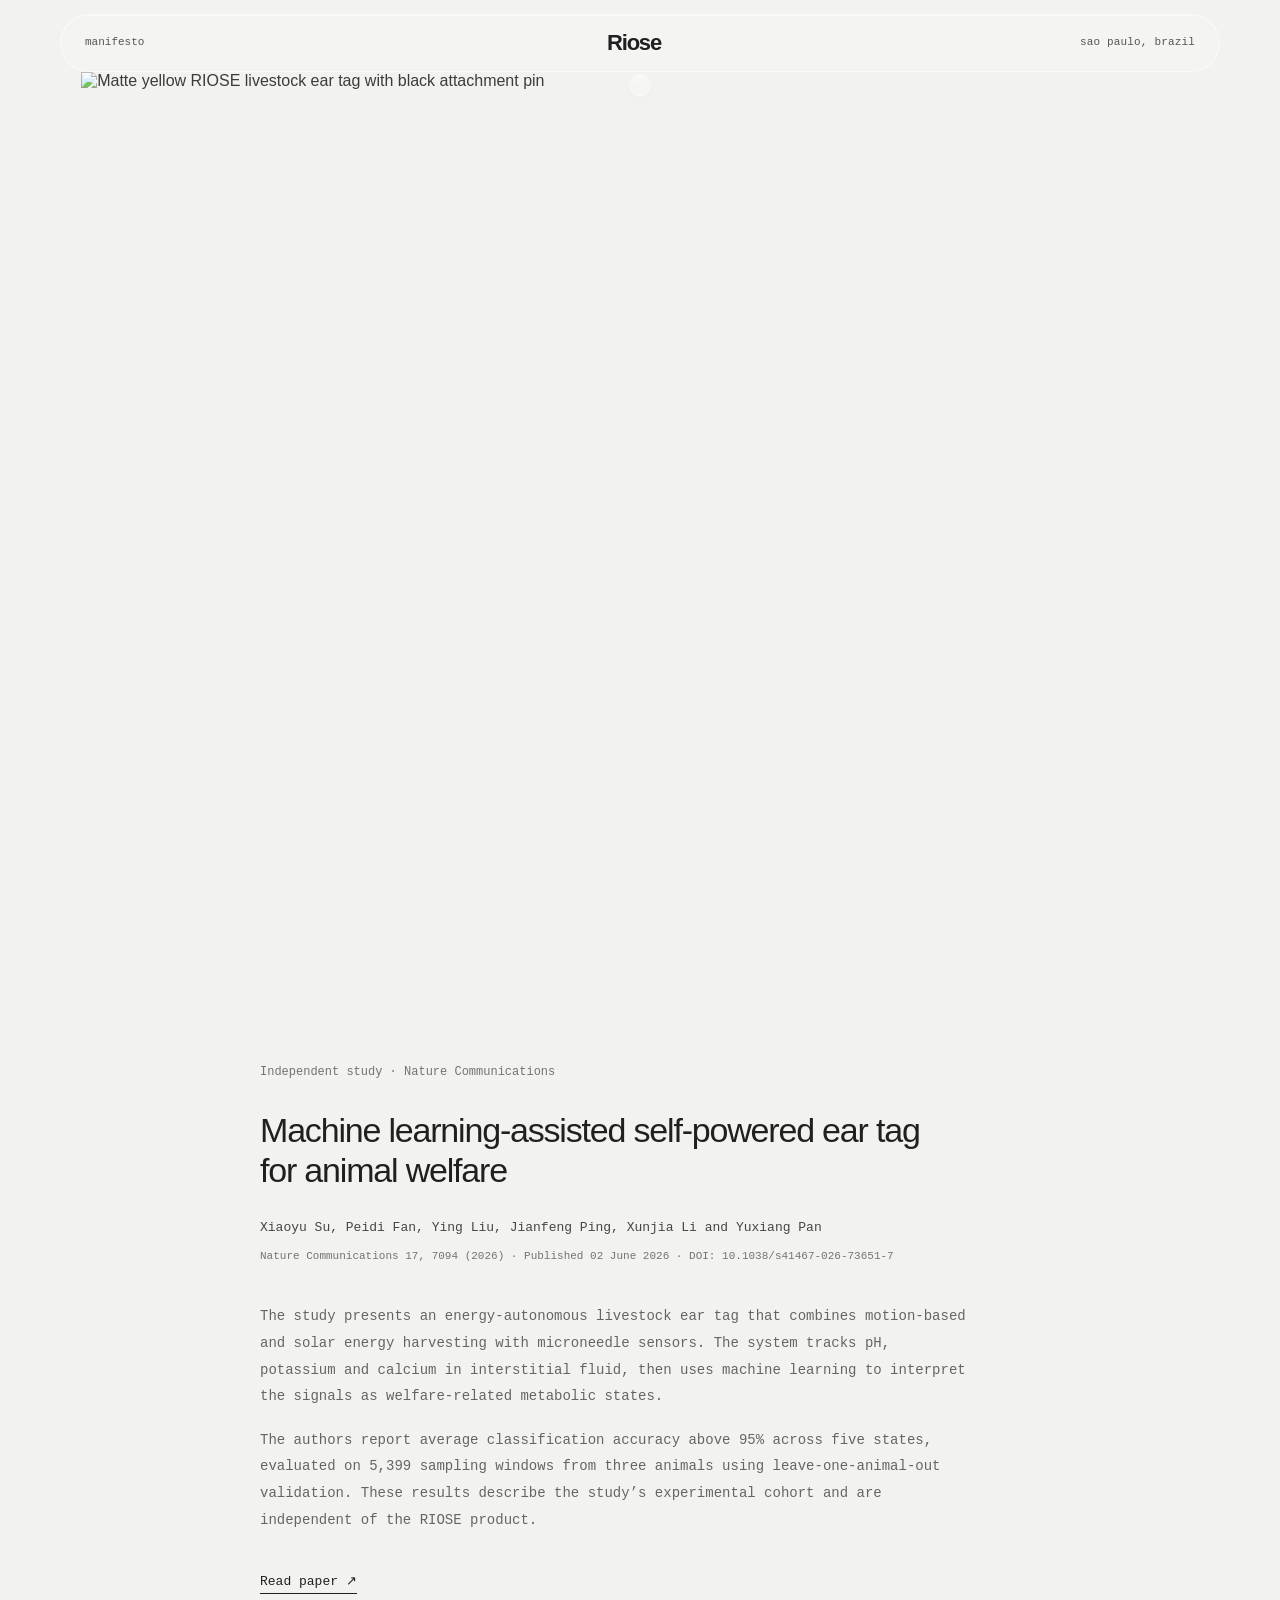
==== src/riose/products/livestock_tracking/adapters/static/landing.html @ 708fd877 "fix: restore RIOSE internal product inspection" ====
<!doctype html>
<html lang="en">
<head>
  <meta charset="utf-8">
  <meta name="viewport" content="width=device-width, initial-scale=1, viewport-fit=cover">
  <meta name="theme-color" content="#f2f2f0">
  <link rel="icon" href="data:,">
  <link rel="preload" href="/assets/fonts/sora-latin-600.woff2" as="font" type="font/woff2" crossorigin>
  <link rel="modulepreload" href="/assets/product-scene.js?v=20261003-4">
  <link rel="modulepreload" href="/assets/vendor/three.module.js">
  <meta name="description" content="RIOSE develops radio-based technology for livestock monitoring in GPS-denied environments.">
  <title>RIOSE — Livestock technology</title>
  <style>
    @font-face {
      font-family: "Sora";
      src: url("/assets/fonts/sora-latin-600.woff2") format("woff2");
      font-style: normal;
      font-weight: 600;
      font-display: swap;
    }

    :root {
      color-scheme: light;
      --paper: #f2f2f0;
      --ink: #20211f;
      --quiet: #73746f;
      --mono: "SFMono-Regular", Consolas, "Liberation Mono", monospace;
      --sans: "Arial", "Helvetica Neue", Helvetica, sans-serif;
      font-family: var(--sans);
      color: var(--ink);
      background: var(--paper);
      font-synthesis: none;
      text-rendering: optimizeLegibility;
      -webkit-font-smoothing: antialiased;
      -moz-osx-font-smoothing: grayscale;
    }

    * { box-sizing: border-box; }
    html { scroll-behavior: smooth; background: var(--paper); }
    body { min-width: 320px; margin: 0; background: var(--paper); }
    a { color: inherit; }

    .floating-header {
      position: fixed;
      z-index: 5;
      top: max(14px, env(safe-area-inset-top));
      left: 50%;
      display: grid;
      grid-template-columns: minmax(0, 1fr) auto minmax(0, 1fr);
      align-items: center;
      width: min(96vw, 1160px);
      min-height: 58px;
      padding: 0 24px;
      transform: translateX(-50%);
      border: 1px solid rgb(255 255 255 / 54%);
      border-radius: 999px;
      background: rgb(248 248 246 / 29%);
      box-shadow: inset 0 1px 0 rgb(255 255 255 / 35%);
      -webkit-backdrop-filter: blur(18px) saturate(115%);
      backdrop-filter: blur(18px) saturate(115%);
      transition: width 620ms cubic-bezier(.22, 1, .36, 1), min-height 620ms cubic-bezier(.22, 1, .36, 1), padding 620ms cubic-bezier(.22, 1, .36, 1), background-color 450ms ease, border-color 450ms ease, box-shadow 450ms ease;
    }

    .floating-header.is-scrolled {
      width: min(132px, calc(100vw - 28px));
      min-height: 46px;
      padding: 0 12px;
      border-color: rgb(255 255 255 / 78%);
      background: rgb(248 248 246 / 64%);
      box-shadow: 0 5px 22px rgb(36 35 30 / 4%), inset 0 1px 0 rgb(255 255 255 / 65%);
    }

    .brand-meaning { position: relative; grid-column: 2; justify-self: center; isolation: isolate; }
    .wordmark-trigger { position: relative; z-index: 2; display: block; margin: 0; padding: 0; border: 0; background: transparent; color: inherit; cursor: help; font: inherit; line-height: 1; }
    .wordmark-trigger:focus-visible { outline: 1px solid rgb(40 40 38 / 32%); outline-offset: 5px; }
    .riose-logo {
      display: inline-flex;
      align-items: flex-start;
      gap: 2px;
      color: #202020;
      font-family: "Sora", var(--sans);
      font-size: 22px;
      font-weight: 600;
      line-height: 1;
      letter-spacing: -.055em;
    }
    .riose-mark { display: block; width: 10px; height: 10px; flex: none; margin-top: -2px; }
    .brand-definition {
      position: absolute;
      z-index: 6;
      top: calc(100% + 20px);
      left: 50%;
      width: 22px;
      height: 22px;
      overflow: hidden;
      border: 1px solid rgb(255 255 255 / 64%);
      border-radius: 50%;
      background: rgb(255 255 255 / 32%);
      box-shadow: 0 5px 18px rgb(36 35 30 / 4%), inset 0 1px 1px rgb(255 255 255 / 76%);
      -webkit-backdrop-filter: blur(18px) saturate(128%);
      backdrop-filter: blur(18px) saturate(128%);
      opacity: .7;
      pointer-events: none;
      transform: translateX(-50%);
      transition: width 660ms cubic-bezier(.2, .8, .2, 1), height 660ms cubic-bezier(.2, .8, .2, 1), border-radius 600ms cubic-bezier(.2, .8, .2, 1), opacity 420ms ease, background-color 500ms ease, border-color 500ms ease, box-shadow 620ms ease;
    }
    .brand-definition::before { position: absolute; inset: 0; border-radius: inherit; background: radial-gradient(115% 95% at var(--shine-x, 50%) var(--shine-y, 0%), rgb(255 255 255 / 48%), transparent 62%), linear-gradient(145deg, rgb(255 255 255 / 17%), transparent 56%); content: ""; opacity: .88; transition: opacity 360ms ease; }

    .brand-definition-content { position: relative; z-index: 1; display: flex; height: 100%; flex-direction: column; justify-content: center; gap: 5px; padding: 17px 20px; opacity: 0; visibility: hidden; transform: translateY(5px); transition: opacity 140ms ease, transform 280ms cubic-bezier(.22, 1, .36, 1), visibility 0s linear 600ms; }
    .definition-heading { display: flex; align-items: baseline; gap: 9px; }
    .definition-heading, .brand-definition .definition-kind, .brand-definition p { opacity: 0; transform: translateY(4px); transition: opacity 200ms ease, transform 300ms cubic-bezier(.22, 1, .36, 1); }
    .definition-heading strong { font: 600 12px/1.3 var(--sans); letter-spacing: .045em; }
    .brand-definition .pronunciation { color: #53544f; font: 10px/1.4 var(--mono); }
    .brand-definition .definition-kind { color: var(--quiet); font: 10px/1.4 var(--mono); }
    .brand-definition p { margin: 4px 0 0; color: #393a36; font: 10px/1.55 var(--mono); }
    .brand-definition .brand-thought { color: #555650; font-style: italic; }

    .brand-meaning.is-open .brand-definition {
      width: min(320px, calc(100vw - 24px));
      height: 184px;
      border-color: rgb(255 255 255 / 72%);
      border-radius: 22px;
      background: rgb(255 255 255 / 45%);
      box-shadow: 0 18px 48px rgb(36 35 30 / 8%), inset 0 1px 1px rgb(255 255 255 / 72%);
      opacity: 1;
      pointer-events: auto;
    }
    .brand-meaning.is-open .brand-definition-content { opacity: 1; visibility: visible; transform: translateY(0); transition-delay: 150ms, 150ms, 0s; }
    .brand-meaning.is-open .definition-heading { opacity: 1; transform: translateY(0); transition-delay: 250ms, 250ms; }
    .brand-meaning.is-open .definition-kind { opacity: 1; transform: translateY(0); transition-delay: 330ms, 330ms; }
    .brand-meaning.is-open .brand-definition p:first-of-type { opacity: 1; transform: translateY(0); transition-delay: 410ms, 410ms; }
    .brand-meaning.is-open .brand-definition .brand-thought { opacity: 1; transform: translateY(0); transition-delay: 500ms, 500ms; }
    .brand-meaning.is-fading .brand-definition-content { opacity: 0; visibility: hidden; transform: translateY(4px); transition-delay: 0s, 0s, 140ms; }
    .brand-meaning.is-fading .brand-definition-content .definition-heading,
    .brand-meaning.is-fading .brand-definition-content .definition-kind,
    .brand-meaning.is-fading .brand-definition-content p { opacity: 0; transform: translateY(4px); transition-delay: 0s, 0s; }
    .brand-meaning.is-closing .brand-definition { width: 22px; height: 22px; border-radius: 50%; opacity: .7; }

    .nav-manifesto {
      position: relative;
      grid-column: 1;
      justify-self: start;
      color: #555650;
      font: 11px/1.2 var(--mono);
      text-decoration: none;
      transition: color 220ms ease, opacity 250ms ease, transform 350ms ease, visibility 250ms;
    }
    .nav-manifesto:hover { color: var(--ink); }
    .floating-header.is-scrolled .nav-manifesto { opacity: 0; transform: translateX(-5px); visibility: hidden; }
    .floating-header.is-scrolled .nav-manifesto { width: 0; min-width: 0; overflow: hidden; }

    .location {
      position: relative;
      grid-column: 3;
      justify-self: end;
      color: #555650;
      font: 11px/1.2 var(--mono);
      letter-spacing: .015em;
      white-space: nowrap;
      text-decoration: none;
      transition: color 220ms ease, opacity 260ms ease, transform 360ms ease, visibility 260ms;
    }

    .nav-manifesto::after,
    .location::after {
      position: absolute;
      right: 0;
      bottom: -4px;
      left: 0;
      height: 1px;
      background: currentColor;
      content: "";
      transform: scaleX(0);
      transform-origin: left;
      transition: transform 260ms cubic-bezier(.22, 1, .36, 1);
    }
    .nav-manifesto:hover,
    .location:hover { color: var(--ink); transform: translateY(-1px); }
    .nav-manifesto:hover::after,
    .location:hover::after,
    .nav-manifesto:focus-visible::after,
    .location:focus-visible::after { transform: scaleX(1); }
    .nav-manifesto:active,
    .location:active { transform: translateY(0) scale(.98); transition-duration: 90ms; }
    .nav-manifesto:focus-visible,
    .location:focus-visible { outline: 1px solid rgb(32 33 31 / 32%); outline-offset: 5px; }

    .floating-header.is-scrolled .location { width: 0; min-width: 0; overflow: hidden; opacity: 0; transform: translateX(5px); visibility: hidden; }

    main { overflow: clip; }

    .hero {
      position: relative;
      display: grid;
      min-height: 100vh;
      min-height: 100svh;
      place-items: center;
      overflow: hidden;
      background: var(--paper);
    }

    .scene-wrap {
      position: relative;
      width: min(100vw, 1220px);
      height: min(100svh, 980px);
      min-height: 560px;
      margin: 0 auto;
      touch-action: pan-y;
      cursor: default;
      outline: none;
      user-select: none;
      -webkit-user-select: none;
    }

    .scene-wrap, .scene-wrap * {
      -webkit-user-drag: none;
      user-select: none;
      -webkit-user-select: none;
    }

    body.is-product-dragging,
    body.is-product-dragging * {
      user-select: none !important;
      -webkit-user-select: none !important;
      -webkit-user-drag: none !important;
    }

    body.is-product-dragging { cursor: grabbing; }

    .scene-wrap.is-over-product { cursor: grab; }
    .scene-wrap.is-over-product:active { cursor: grabbing; }
    .scene-wrap:focus-visible { outline: 1px solid rgb(40 40 38 / 28%); outline-offset: -8px; }

    .scene-fallback,
    #product-canvas {
      position: absolute;
      inset: 0;
      width: 100%;
      height: 100%;
    }

    .scene-fallback {
      box-sizing: border-box;
      object-fit: contain;
      padding: clamp(54px, 8vh, 100px) 4vw 2vh;
      /* The source photograph has a warm gray studio backdrop. Brighten it
         toward the page paper instead of multiplying it into a visible square. */
      filter: brightness(1.1);
      opacity: 0;
      transition: opacity 180ms ease;
      pointer-events: none;
      -webkit-user-drag: none;
      user-drag: none;
    }

    #product-canvas { display: block; opacity: 0; transition: opacity 180ms ease-out; }
    .scene-wrap.is-fallback .scene-fallback { opacity: .88; }
    .scene-wrap.is-ready #product-canvas { opacity: 1; }

    .technical-annotations {
      position: absolute;
      inset: 0;
      width: 100%;
      height: 100%;
      overflow: visible;
      opacity: 0;
      pointer-events: none;
      transition: opacity 420ms ease;
    }

    .technical-annotations.is-visible { opacity: 1; }
    .annotation-leader { fill: none; stroke: rgb(53 56 51 / 44%); stroke-width: .8; vector-effect: non-scaling-stroke; }
    .annotation-label,
    .annotation-note { fill: rgb(54 57 52 / 76%); font-family: var(--mono); font-size: 10px; letter-spacing: .015em; }
    .annotation-note { fill: rgb(54 57 52 / 48%); font-size: 9px; letter-spacing: .09em; }

    .research {
      min-height: 100vh;
      padding: clamp(120px, 18vh, 220px) 24px clamp(120px, 20vh, 240px);
      background: var(--paper);
    }

    .paper-entry {
      width: min(100%, 760px);
      margin: 0 auto;
      font-family: var(--mono);
    }

    .paper-meta,
    .authors {
      margin: 0;
      color: var(--quiet);
      font-size: 12px;
      line-height: 1.7;
    }

    .paper-title {
      max-width: 700px;
      margin: 29px 0 26px;
      font-family: var(--sans);
      font-size: clamp(25px, 3.4vw, 34px);
      font-weight: 450;
      letter-spacing: -.035em;
      line-height: 1.16;
    }

    .authors { max-width: 690px; color: #454640; font-size: 13px; line-height: 1.8; }
    .article-details { margin: 7px 0 0; color: var(--quiet); font-size: 11px; line-height: 1.7; }

    .abstract {
      max-width: 710px;
      margin: 38px 0 0;
      color: #656660;
      font-size: 14px;
      line-height: 1.9;
    }

    .abstract + .abstract { margin-top: 17px; }

    .paper-link {
      display: inline-flex;
      align-items: baseline;
      gap: 8px;
      width: fit-content;
      margin-top: 40px;
      padding-bottom: 4px;
      border-bottom: 1px solid currentColor;
      color: var(--ink);
      font-size: 13px;
      text-decoration: none;
      transition: opacity 220ms ease, gap 220ms ease;
    }

    .paper-link:hover { gap: 12px; opacity: .66; }
    .paper-link:focus-visible { outline: 2px solid currentColor; outline-offset: 5px; }
    .paper-link span { font-family: var(--sans); }

    .visually-hidden {
      position: absolute;
      width: 1px;
      height: 1px;
      padding: 0;
      overflow: hidden;
      clip: rect(0, 0, 0, 0);
      white-space: nowrap;
      clip-path: inset(50%);
      border: 0;
    }

    @media (max-width: 640px) {
      .floating-header {
        top: max(10px, env(safe-area-inset-top));
        width: calc(100vw - 22px);
        min-height: 50px;
        padding: 0 16px;
      }
      .riose-logo { font-size: 19px; }
      .riose-mark { width: 8px; height: 8px; margin-top: -1.5px; }
      .brand-meaning.is-open .brand-definition { height: 196px; }
      .location { font-size: 11px; }
      .floating-header.is-scrolled { width: 128px; min-height: 44px; padding: 0 10px; }
      .scene-wrap { width: 100vw; height: 100svh; min-height: 500px; }
      .scene-fallback { padding: 80px 0 5vh; }
      .annotation-label { font-size: 8px; }
      .annotation-note { font-size: 7px; }
      .research { min-height: 82vh; padding: 112px 24px 132px; }
      .paper-meta { font-size: 11px; }
      .authors { font-size: 12px; }
      .article-details { font-size: 10px; }
      .paper-title { margin-top: 24px; font-size: clamp(24px, 7.2vw, 31px); }
      .abstract { margin-top: 30px; font-size: 13px; line-height: 1.85; }
      .paper-link { margin-top: 34px; }
    }

    @media (prefers-reduced-motion: reduce) {
      html { scroll-behavior: auto; }
      *, *::before, *::after { transition-duration: .01ms !important; animation-duration: .01ms !important; }
    }
  </style>
</head>
<body>
  <header class="floating-header" id="floating-header">
    <a class="nav-manifesto" href="/manifesto">manifesto</a>
    <div class="brand-meaning">
      <button class="wordmark-trigger" type="button" aria-label="Riose — significado do nome" aria-expanded="false" aria-controls="brand-definition-panel">
        <span class="riose-logo"><span>Riose</span><img class="riose-mark" src="/assets/riose-mark.png" alt="" aria-hidden="true" width="107" height="104"></span>
      </button>
      <div class="brand-definition" id="brand-definition-panel" role="note" aria-hidden="true">
        <div class="brand-definition-content">
          <div class="definition-heading">
            <strong>Riose</strong>
            <span class="pronunciation">/ˈriː.oʊs/</span>
          </div>
          <span class="definition-kind">proper noun · origin</span>
          <p>Named after Bel Riose, the general from <i>Foundation</i>, himself inspired by the Byzantine commander Belisarius.</p>
          <p class="brand-thought">A name for seeing farther, operating at the edge, and turning the unseen into knowledge.</p>
        </div>
      </div>
    </div>
    <a class="location" href="https://www.google.com/maps/search/?api=1&amp;query=Sao+Paulo%2C+Brazil" target="_blank" rel="noopener noreferrer" aria-label="Open Sao Paulo, Brazil in Google Maps">sao paulo, brazil</a>
  </header>

  <main id="top">
    <section class="hero" aria-label="RIOSE livestock ear tag">
      <div class="scene-wrap" id="scene-wrap" tabindex="0" role="group" aria-label="Interactive 3D product model" aria-describedby="scene-help">
        <img class="scene-fallback" src="/assets/riose-ear-tag-fallback.webp" alt="Matte yellow RIOSE livestock ear tag with black attachment pin" draggable="false" fetchpriority="high" decoding="async">
        <canvas id="product-canvas" aria-hidden="true"></canvas>
      </div>
      <p class="visually-hidden" id="scene-help">Drag or touch the product to rotate it. The outer shell becomes translucent as you turn toward the rear. Pause there briefly for a subtle exploded view with technical labels. The available reference shows a circuit board, a main chip, copper traces and fixing points; the wire routing is illustrative. Use arrow keys to rotate and plus or minus to zoom, or pinch on touch screens.</p>
      <p class="visually-hidden" id="scene-status" role="status" aria-live="polite">Loading interactive product model.</p>
    </section>

    <section class="research" aria-labelledby="paper-title">
      <article class="paper-entry">
        <p class="paper-meta">Independent study · Nature Communications</p>
        <h1 class="paper-title" id="paper-title">Machine learning-assisted self-powered ear tag for animal welfare</h1>
        <p class="authors">Xiaoyu Su, Peidi Fan, Ying Liu, Jianfeng Ping, Xunjia Li and Yuxiang Pan</p>
        <p class="article-details">Nature Communications 17, 7094 (2026) · Published 02 June 2026 · DOI: 10.1038/s41467-026-73651-7</p>
        <p class="abstract">The study presents an energy-autonomous livestock ear tag that combines motion-based and solar energy harvesting with microneedle sensors. The system tracks pH, potassium and calcium in interstitial fluid, then uses machine learning to interpret the signals as welfare-related metabolic states.</p>
        <p class="abstract">The authors report average classification accuracy above 95% across five states, evaluated on 5,399 sampling windows from three animals using leave-one-animal-out validation. These results describe the study’s experimental cohort and are independent of the RIOSE product.</p>
        <a class="paper-link" href="https://www.nature.com/articles/s41467-026-73651-7" target="_blank" rel="noopener noreferrer">Read paper <span aria-hidden="true">↗</span></a>
      </article>
    </section>
  </main>

  <script>
    const header = document.getElementById('floating-header');
    const updateHeader = () => header.classList.toggle('is-scrolled', window.scrollY > 72);
    updateHeader();
    window.addEventListener('scroll', updateHeader, { passive: true });

    const brandMeaning = document.querySelector('.brand-meaning');
    const brandTrigger = brandMeaning.querySelector('.wordmark-trigger');
    const brandPanel = brandMeaning.querySelector('.brand-definition');
    const reducedBrandMotion = window.matchMedia('(prefers-reduced-motion: reduce)').matches;
    const fineHover = window.matchMedia('(hover: hover) and (pointer: fine)').matches;
    let fadeTimer;
    let shrinkTimer;

    const clearBrandTimers = () => {
      window.clearTimeout(fadeTimer);
      window.clearTimeout(shrinkTimer);
    };

    const openBrandDefinition = () => {
      clearBrandTimers();
      brandMeaning.classList.remove('is-closing', 'is-fading');
      brandMeaning.classList.add('is-open');
      brandTrigger.setAttribute('aria-expanded', 'true');
      brandPanel.setAttribute('aria-hidden', 'false');
    };

    const closeBrandDefinition = () => {
      clearBrandTimers();
      brandTrigger.setAttribute('aria-expanded', 'false');
      brandPanel.setAttribute('aria-hidden', 'true');
      if (reducedBrandMotion) {
        brandMeaning.classList.remove('is-open', 'is-closing', 'is-fading');
        return;
      }
      if (!brandMeaning.classList.contains('is-open')) return;
      brandMeaning.classList.add('is-fading');
      fadeTimer = window.setTimeout(() => {
        brandMeaning.classList.remove('is-open');
        brandMeaning.classList.add('is-closing');
        shrinkTimer = window.setTimeout(() => {
          brandMeaning.classList.remove('is-closing', 'is-fading');
        }, 680);
      }, 150);
    };

    brandMeaning.addEventListener('pointerenter', event => {
      if (event.pointerType === 'mouse') openBrandDefinition();
    });
    brandMeaning.addEventListener('pointerleave', event => {
      if (event.pointerType === 'mouse' && !brandTrigger.matches(':focus-visible')) closeBrandDefinition();
    });
    brandMeaning.addEventListener('pointermove', event => {
      if (event.pointerType !== 'mouse' || !brandMeaning.classList.contains('is-open')) return;
      const bounds = brandPanel.getBoundingClientRect();
      if (event.clientY < bounds.top || event.clientY > bounds.bottom) return;
      const x = Math.max(0, Math.min(100, ((event.clientX - bounds.left) / bounds.width) * 100));
      const y = Math.max(0, Math.min(100, ((event.clientY - bounds.top) / bounds.height) * 100));
      brandPanel.style.setProperty('--shine-x', `${x}%`);
      brandPanel.style.setProperty('--shine-y', `${y}%`);
    });
    brandMeaning.addEventListener('focusin', () => {
      if (fineHover) openBrandDefinition();
    });
    brandMeaning.addEventListener('focusout', event => {
      if (!brandMeaning.contains(event.relatedTarget)) closeBrandDefinition();
    });
    brandTrigger.addEventListener('click', event => {
      if (fineHover && event.detail > 0) return;
      if (brandMeaning.classList.contains('is-open') && !brandMeaning.classList.contains('is-closing')) closeBrandDefinition();
      else openBrandDefinition();
    });
    brandTrigger.addEventListener('keydown', event => {
      if (event.key !== 'Escape') return;
      closeBrandDefinition();
      brandTrigger.blur();
    });
    document.addEventListener('pointerdown', event => {
      if (event.pointerType === 'touch' && !brandMeaning.contains(event.target)) closeBrandDefinition();
    });

    const sceneWrap = document.getElementById('scene-wrap');
    const sceneObserver = new IntersectionObserver(([entry]) => {
      if (!entry.isIntersecting) return;
      const sceneScript = document.createElement('script');
      sceneScript.type = 'module';
      sceneScript.src = '/assets/product-scene.js?v=20261003-4';
      sceneScript.onerror = () => {
        sceneWrap.classList.add('is-fallback');
        document.getElementById('scene-status').textContent = 'Interactive model unavailable. Showing the product photograph.';
      };
      document.head.append(sceneScript);
      sceneObserver.disconnect();
    }, { rootMargin: '120px 0px' });
    sceneObserver.observe(sceneWrap);
  </script>
</body>
</html>
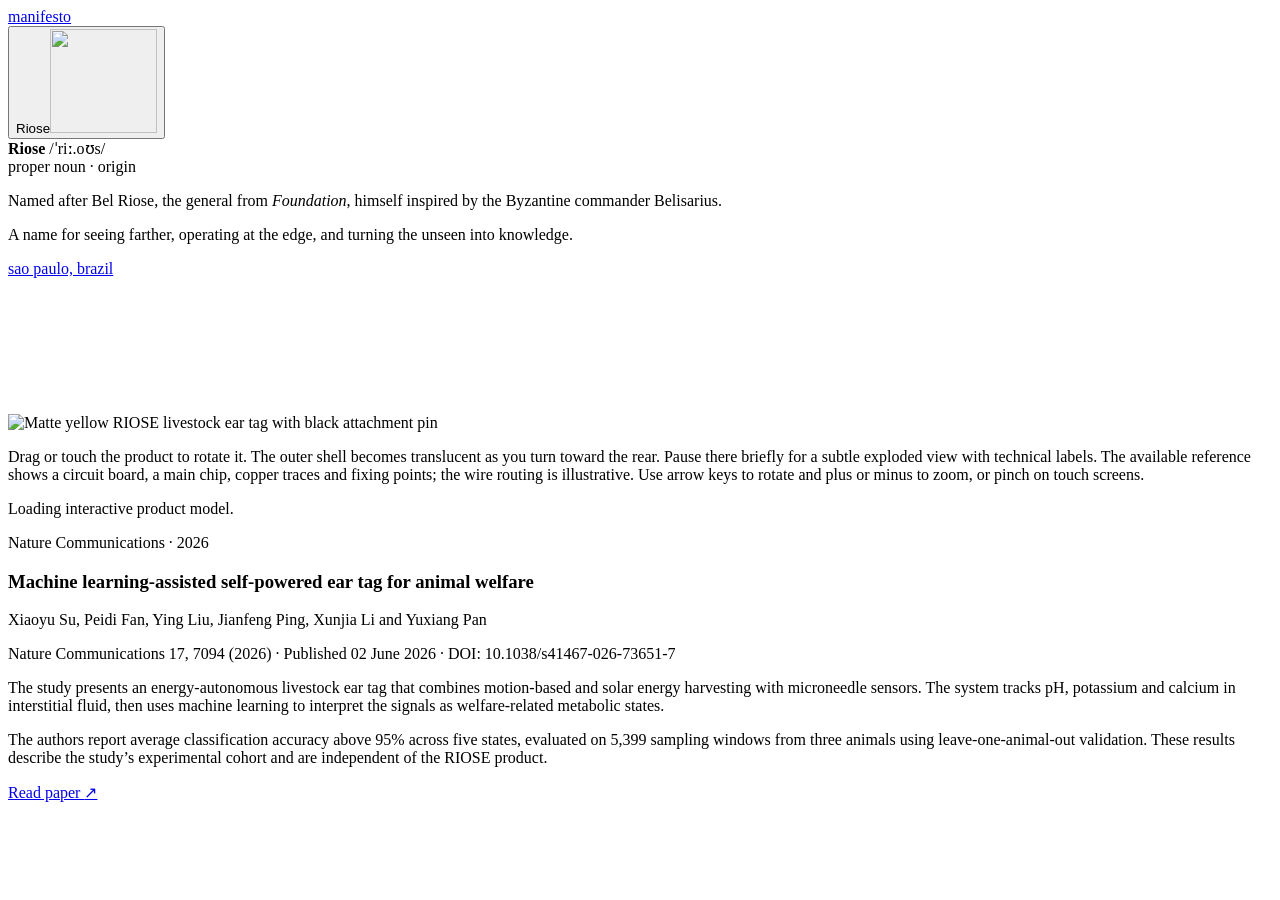
==== commit 387055b5: "refactor: split RIOSE site assets by page" ====
--- a/src/riose/products/livestock_tracking/adapters/static/landing.html
+++ b/src/riose/products/livestock_tracking/adapters/static/landing.html
@@ -10,373 +10,7 @@
   <link rel="modulepreload" href="/assets/vendor/three.module.js">
   <meta name="description" content="RIOSE develops radio-based technology for livestock monitoring in GPS-denied environments.">
   <title>RIOSE — Livestock technology</title>
-  <style>
-    @font-face {
-      font-family: "Sora";
-      src: url("/assets/fonts/sora-latin-600.woff2") format("woff2");
-      font-style: normal;
-      font-weight: 600;
-      font-display: swap;
-    }
-
-    :root {
-      color-scheme: light;
-      --paper: #f2f2f0;
-      --ink: #20211f;
-      --quiet: #73746f;
-      --mono: "SFMono-Regular", Consolas, "Liberation Mono", monospace;
-      --sans: "Arial", "Helvetica Neue", Helvetica, sans-serif;
-      font-family: var(--sans);
-      color: var(--ink);
-      background: var(--paper);
-      font-synthesis: none;
-      text-rendering: optimizeLegibility;
-      -webkit-font-smoothing: antialiased;
-      -moz-osx-font-smoothing: grayscale;
-    }
-
-    * { box-sizing: border-box; }
-    html { scroll-behavior: smooth; background: var(--paper); }
-    body { min-width: 320px; margin: 0; background: var(--paper); }
-    a { color: inherit; }
-
-    .floating-header {
-      position: fixed;
-      z-index: 5;
-      top: max(14px, env(safe-area-inset-top));
-      left: 50%;
-      display: grid;
-      grid-template-columns: minmax(0, 1fr) auto minmax(0, 1fr);
-      align-items: center;
-      width: min(96vw, 1160px);
-      min-height: 58px;
-      padding: 0 24px;
-      transform: translateX(-50%);
-      border: 1px solid rgb(255 255 255 / 54%);
-      border-radius: 999px;
-      background: rgb(248 248 246 / 29%);
-      box-shadow: inset 0 1px 0 rgb(255 255 255 / 35%);
-      -webkit-backdrop-filter: blur(18px) saturate(115%);
-      backdrop-filter: blur(18px) saturate(115%);
-      transition: width 620ms cubic-bezier(.22, 1, .36, 1), min-height 620ms cubic-bezier(.22, 1, .36, 1), padding 620ms cubic-bezier(.22, 1, .36, 1), background-color 450ms ease, border-color 450ms ease, box-shadow 450ms ease;
-    }
-
-    .floating-header.is-scrolled {
-      width: min(132px, calc(100vw - 28px));
-      min-height: 46px;
-      padding: 0 12px;
-      border-color: rgb(255 255 255 / 78%);
-      background: rgb(248 248 246 / 64%);
-      box-shadow: 0 5px 22px rgb(36 35 30 / 4%), inset 0 1px 0 rgb(255 255 255 / 65%);
-    }
-
-    .brand-meaning { position: relative; grid-column: 2; justify-self: center; isolation: isolate; }
-    .wordmark-trigger { position: relative; z-index: 2; display: block; margin: 0; padding: 0; border: 0; background: transparent; color: inherit; cursor: help; font: inherit; line-height: 1; }
-    .wordmark-trigger:focus-visible { outline: 1px solid rgb(40 40 38 / 32%); outline-offset: 5px; }
-    .riose-logo {
-      display: inline-flex;
-      align-items: flex-start;
-      gap: 2px;
-      color: #202020;
-      font-family: "Sora", var(--sans);
-      font-size: 22px;
-      font-weight: 600;
-      line-height: 1;
-      letter-spacing: -.055em;
-    }
-    .riose-mark { display: block; width: 10px; height: 10px; flex: none; margin-top: -2px; }
-    .brand-definition {
-      position: absolute;
-      z-index: 6;
-      top: calc(100% + 20px);
-      left: 50%;
-      width: 22px;
-      height: 22px;
-      overflow: hidden;
-      border: 1px solid rgb(255 255 255 / 64%);
-      border-radius: 50%;
-      background: rgb(255 255 255 / 32%);
-      box-shadow: 0 5px 18px rgb(36 35 30 / 4%), inset 0 1px 1px rgb(255 255 255 / 76%);
-      -webkit-backdrop-filter: blur(18px) saturate(128%);
-      backdrop-filter: blur(18px) saturate(128%);
-      opacity: .7;
-      pointer-events: none;
-      transform: translateX(-50%);
-      transition: width 660ms cubic-bezier(.2, .8, .2, 1), height 660ms cubic-bezier(.2, .8, .2, 1), border-radius 600ms cubic-bezier(.2, .8, .2, 1), opacity 420ms ease, background-color 500ms ease, border-color 500ms ease, box-shadow 620ms ease;
-    }
-    .brand-definition::before { position: absolute; inset: 0; border-radius: inherit; background: radial-gradient(115% 95% at var(--shine-x, 50%) var(--shine-y, 0%), rgb(255 255 255 / 48%), transparent 62%), linear-gradient(145deg, rgb(255 255 255 / 17%), transparent 56%); content: ""; opacity: .88; transition: opacity 360ms ease; }
-
-    .brand-definition-content { position: relative; z-index: 1; display: flex; height: 100%; flex-direction: column; justify-content: center; gap: 5px; padding: 17px 20px; opacity: 0; visibility: hidden; transform: translateY(5px); transition: opacity 140ms ease, transform 280ms cubic-bezier(.22, 1, .36, 1), visibility 0s linear 600ms; }
-    .definition-heading { display: flex; align-items: baseline; gap: 9px; }
-    .definition-heading, .brand-definition .definition-kind, .brand-definition p { opacity: 0; transform: translateY(4px); transition: opacity 200ms ease, transform 300ms cubic-bezier(.22, 1, .36, 1); }
-    .definition-heading strong { font: 600 12px/1.3 var(--sans); letter-spacing: .045em; }
-    .brand-definition .pronunciation { color: #53544f; font: 10px/1.4 var(--mono); }
-    .brand-definition .definition-kind { color: var(--quiet); font: 10px/1.4 var(--mono); }
-    .brand-definition p { margin: 4px 0 0; color: #393a36; font: 10px/1.55 var(--mono); }
-    .brand-definition .brand-thought { color: #555650; font-style: italic; }
-
-    .brand-meaning.is-open .brand-definition {
-      width: min(320px, calc(100vw - 24px));
-      height: 184px;
-      border-color: rgb(255 255 255 / 72%);
-      border-radius: 22px;
-      background: rgb(255 255 255 / 45%);
-      box-shadow: 0 18px 48px rgb(36 35 30 / 8%), inset 0 1px 1px rgb(255 255 255 / 72%);
-      opacity: 1;
-      pointer-events: auto;
-    }
-    .brand-meaning.is-open .brand-definition-content { opacity: 1; visibility: visible; transform: translateY(0); transition-delay: 150ms, 150ms, 0s; }
-    .brand-meaning.is-open .definition-heading { opacity: 1; transform: translateY(0); transition-delay: 250ms, 250ms; }
-    .brand-meaning.is-open .definition-kind { opacity: 1; transform: translateY(0); transition-delay: 330ms, 330ms; }
-    .brand-meaning.is-open .brand-definition p:first-of-type { opacity: 1; transform: translateY(0); transition-delay: 410ms, 410ms; }
-    .brand-meaning.is-open .brand-definition .brand-thought { opacity: 1; transform: translateY(0); transition-delay: 500ms, 500ms; }
-    .brand-meaning.is-fading .brand-definition-content { opacity: 0; visibility: hidden; transform: translateY(4px); transition-delay: 0s, 0s, 140ms; }
-    .brand-meaning.is-fading .brand-definition-content .definition-heading,
-    .brand-meaning.is-fading .brand-definition-content .definition-kind,
-    .brand-meaning.is-fading .brand-definition-content p { opacity: 0; transform: translateY(4px); transition-delay: 0s, 0s; }
-    .brand-meaning.is-closing .brand-definition { width: 22px; height: 22px; border-radius: 50%; opacity: .7; }
-
-    .nav-manifesto {
-      position: relative;
-      grid-column: 1;
-      justify-self: start;
-      color: #555650;
-      font: 11px/1.2 var(--mono);
-      text-decoration: none;
-      transition: color 220ms ease, opacity 250ms ease, transform 350ms ease, visibility 250ms;
-    }
-    .nav-manifesto:hover { color: var(--ink); }
-    .floating-header.is-scrolled .nav-manifesto { opacity: 0; transform: translateX(-5px); visibility: hidden; }
-    .floating-header.is-scrolled .nav-manifesto { width: 0; min-width: 0; overflow: hidden; }
-
-    .location {
-      position: relative;
-      grid-column: 3;
-      justify-self: end;
-      color: #555650;
-      font: 11px/1.2 var(--mono);
-      letter-spacing: .015em;
-      white-space: nowrap;
-      text-decoration: none;
-      transition: color 220ms ease, opacity 260ms ease, transform 360ms ease, visibility 260ms;
-    }
-
-    .nav-manifesto::after,
-    .location::after {
-      position: absolute;
-      right: 0;
-      bottom: -4px;
-      left: 0;
-      height: 1px;
-      background: currentColor;
-      content: "";
-      transform: scaleX(0);
-      transform-origin: left;
-      transition: transform 260ms cubic-bezier(.22, 1, .36, 1);
-    }
-    .nav-manifesto:hover,
-    .location:hover { color: var(--ink); transform: translateY(-1px); }
-    .nav-manifesto:hover::after,
-    .location:hover::after,
-    .nav-manifesto:focus-visible::after,
-    .location:focus-visible::after { transform: scaleX(1); }
-    .nav-manifesto:active,
-    .location:active { transform: translateY(0) scale(.98); transition-duration: 90ms; }
-    .nav-manifesto:focus-visible,
-    .location:focus-visible { outline: 1px solid rgb(32 33 31 / 32%); outline-offset: 5px; }
-
-    .floating-header.is-scrolled .location { width: 0; min-width: 0; overflow: hidden; opacity: 0; transform: translateX(5px); visibility: hidden; }
-
-    main { overflow: clip; }
-
-    .hero {
-      position: relative;
-      display: grid;
-      min-height: 100vh;
-      min-height: 100svh;
-      place-items: center;
-      overflow: hidden;
-      background: var(--paper);
-    }
-
-    .scene-wrap {
-      position: relative;
-      width: min(100vw, 1220px);
-      height: min(100svh, 980px);
-      min-height: 560px;
-      margin: 0 auto;
-      touch-action: pan-y;
-      cursor: default;
-      outline: none;
-      user-select: none;
-      -webkit-user-select: none;
-    }
-
-    .scene-wrap, .scene-wrap * {
-      -webkit-user-drag: none;
-      user-select: none;
-      -webkit-user-select: none;
-    }
-
-    body.is-product-dragging,
-    body.is-product-dragging * {
-      user-select: none !important;
-      -webkit-user-select: none !important;
-      -webkit-user-drag: none !important;
-    }
-
-    body.is-product-dragging { cursor: grabbing; }
-
-    .scene-wrap.is-over-product { cursor: grab; }
-    .scene-wrap.is-over-product:active { cursor: grabbing; }
-    .scene-wrap:focus-visible { outline: 1px solid rgb(40 40 38 / 28%); outline-offset: -8px; }
-
-    .scene-fallback,
-    #product-canvas {
-      position: absolute;
-      inset: 0;
-      width: 100%;
-      height: 100%;
-    }
-
-    .scene-fallback {
-      box-sizing: border-box;
-      object-fit: contain;
-      padding: clamp(54px, 8vh, 100px) 4vw 2vh;
-      /* The source photograph has a warm gray studio backdrop. Brighten it
-         toward the page paper instead of multiplying it into a visible square. */
-      filter: brightness(1.1);
-      opacity: 0;
-      transition: opacity 180ms ease;
-      pointer-events: none;
-      -webkit-user-drag: none;
-      user-drag: none;
-    }
-
-    #product-canvas { display: block; opacity: 0; transition: opacity 180ms ease-out; }
-    .scene-wrap.is-fallback .scene-fallback { opacity: .88; }
-    .scene-wrap.is-ready #product-canvas { opacity: 1; }
-
-    .technical-annotations {
-      position: absolute;
-      inset: 0;
-      width: 100%;
-      height: 100%;
-      overflow: visible;
-      opacity: 0;
-      pointer-events: none;
-      transition: opacity 420ms ease;
-    }
-
-    .technical-annotations.is-visible { opacity: 1; }
-    .annotation-leader { fill: none; stroke: rgb(53 56 51 / 44%); stroke-width: .8; vector-effect: non-scaling-stroke; }
-    .annotation-label,
-    .annotation-note { fill: rgb(54 57 52 / 76%); font-family: var(--mono); font-size: 10px; letter-spacing: .015em; }
-    .annotation-note { fill: rgb(54 57 52 / 48%); font-size: 9px; letter-spacing: .09em; }
-
-    .research {
-      min-height: 100vh;
-      padding: clamp(120px, 18vh, 220px) 24px clamp(120px, 20vh, 240px);
-      background: var(--paper);
-    }
-
-    .paper-entry {
-      width: min(100%, 760px);
-      margin: 0 auto;
-      font-family: var(--mono);
-    }
-
-    .paper-meta,
-    .authors {
-      margin: 0;
-      color: var(--quiet);
-      font-size: 12px;
-      line-height: 1.7;
-    }
-
-    .paper-title {
-      max-width: 700px;
-      margin: 29px 0 26px;
-      font-family: var(--sans);
-      font-size: clamp(25px, 3.4vw, 34px);
-      font-weight: 450;
-      letter-spacing: -.035em;
-      line-height: 1.16;
-    }
-
-    .authors { max-width: 690px; color: #454640; font-size: 13px; line-height: 1.8; }
-    .article-details { margin: 7px 0 0; color: var(--quiet); font-size: 11px; line-height: 1.7; }
-
-    .abstract {
-      max-width: 710px;
-      margin: 38px 0 0;
-      color: #656660;
-      font-size: 14px;
-      line-height: 1.9;
-    }
-
-    .abstract + .abstract { margin-top: 17px; }
-
-    .paper-link {
-      display: inline-flex;
-      align-items: baseline;
-      gap: 8px;
-      width: fit-content;
-      margin-top: 40px;
-      padding-bottom: 4px;
-      border-bottom: 1px solid currentColor;
-      color: var(--ink);
-      font-size: 13px;
-      text-decoration: none;
-      transition: opacity 220ms ease, gap 220ms ease;
-    }
-
-    .paper-link:hover { gap: 12px; opacity: .66; }
-    .paper-link:focus-visible { outline: 2px solid currentColor; outline-offset: 5px; }
-    .paper-link span { font-family: var(--sans); }
-
-    .visually-hidden {
-      position: absolute;
-      width: 1px;
-      height: 1px;
-      padding: 0;
-      overflow: hidden;
-      clip: rect(0, 0, 0, 0);
-      white-space: nowrap;
-      clip-path: inset(50%);
-      border: 0;
-    }
-
-    @media (max-width: 640px) {
-      .floating-header {
-        top: max(10px, env(safe-area-inset-top));
-        width: calc(100vw - 22px);
-        min-height: 50px;
-        padding: 0 16px;
-      }
-      .riose-logo { font-size: 19px; }
-      .riose-mark { width: 8px; height: 8px; margin-top: -1.5px; }
-      .brand-meaning.is-open .brand-definition { height: 196px; }
-      .location { font-size: 11px; }
-      .floating-header.is-scrolled { width: 128px; min-height: 44px; padding: 0 10px; }
-      .scene-wrap { width: 100vw; height: 100svh; min-height: 500px; }
-      .scene-fallback { padding: 80px 0 5vh; }
-      .annotation-label { font-size: 8px; }
-      .annotation-note { font-size: 7px; }
-      .research { min-height: 82vh; padding: 112px 24px 132px; }
-      .paper-meta { font-size: 11px; }
-      .authors { font-size: 12px; }
-      .article-details { font-size: 10px; }
-      .paper-title { margin-top: 24px; font-size: clamp(24px, 7.2vw, 31px); }
-      .abstract { margin-top: 30px; font-size: 13px; line-height: 1.85; }
-      .paper-link { margin-top: 34px; }
-    }
-
-    @media (prefers-reduced-motion: reduce) {
-      html { scroll-behavior: auto; }
-      *, *::before, *::after { transition-duration: .01ms !important; animation-duration: .01ms !important; }
-    }
-  </style>
+  <link rel="stylesheet" href="/assets/landing.css?v=20261003-1">
 </head>
 <body>
   <header class="floating-header" id="floating-header">
@@ -412,7 +46,7 @@
 
     <section class="research" aria-labelledby="paper-title">
       <article class="paper-entry">
-        <p class="paper-meta">Independent study · Nature Communications</p>
+        <p class="paper-meta">Nature Communications · 2026</p>
         <h1 class="paper-title" id="paper-title">Machine learning-assisted self-powered ear tag for animal welfare</h1>
         <p class="authors">Xiaoyu Su, Peidi Fan, Ying Liu, Jianfeng Ping, Xunjia Li and Yuxiang Pan</p>
         <p class="article-details">Nature Communications 17, 7094 (2026) · Published 02 June 2026 · DOI: 10.1038/s41467-026-73651-7</p>
@@ -423,101 +57,6 @@
     </section>
   </main>
 
-  <script>
-    const header = document.getElementById('floating-header');
-    const updateHeader = () => header.classList.toggle('is-scrolled', window.scrollY > 72);
-    updateHeader();
-    window.addEventListener('scroll', updateHeader, { passive: true });
-
-    const brandMeaning = document.querySelector('.brand-meaning');
-    const brandTrigger = brandMeaning.querySelector('.wordmark-trigger');
-    const brandPanel = brandMeaning.querySelector('.brand-definition');
-    const reducedBrandMotion = window.matchMedia('(prefers-reduced-motion: reduce)').matches;
-    const fineHover = window.matchMedia('(hover: hover) and (pointer: fine)').matches;
-    let fadeTimer;
-    let shrinkTimer;
-
-    const clearBrandTimers = () => {
-      window.clearTimeout(fadeTimer);
-      window.clearTimeout(shrinkTimer);
-    };
-
-    const openBrandDefinition = () => {
-      clearBrandTimers();
-      brandMeaning.classList.remove('is-closing', 'is-fading');
-      brandMeaning.classList.add('is-open');
-      brandTrigger.setAttribute('aria-expanded', 'true');
-      brandPanel.setAttribute('aria-hidden', 'false');
-    };
-
-    const closeBrandDefinition = () => {
-      clearBrandTimers();
-      brandTrigger.setAttribute('aria-expanded', 'false');
-      brandPanel.setAttribute('aria-hidden', 'true');
-      if (reducedBrandMotion) {
-        brandMeaning.classList.remove('is-open', 'is-closing', 'is-fading');
-        return;
-      }
-      if (!brandMeaning.classList.contains('is-open')) return;
-      brandMeaning.classList.add('is-fading');
-      fadeTimer = window.setTimeout(() => {
-        brandMeaning.classList.remove('is-open');
-        brandMeaning.classList.add('is-closing');
-        shrinkTimer = window.setTimeout(() => {
-          brandMeaning.classList.remove('is-closing', 'is-fading');
-        }, 680);
-      }, 150);
-    };
-
-    brandMeaning.addEventListener('pointerenter', event => {
-      if (event.pointerType === 'mouse') openBrandDefinition();
-    });
-    brandMeaning.addEventListener('pointerleave', event => {
-      if (event.pointerType === 'mouse' && !brandTrigger.matches(':focus-visible')) closeBrandDefinition();
-    });
-    brandMeaning.addEventListener('pointermove', event => {
-      if (event.pointerType !== 'mouse' || !brandMeaning.classList.contains('is-open')) return;
-      const bounds = brandPanel.getBoundingClientRect();
-      if (event.clientY < bounds.top || event.clientY > bounds.bottom) return;
-      const x = Math.max(0, Math.min(100, ((event.clientX - bounds.left) / bounds.width) * 100));
-      const y = Math.max(0, Math.min(100, ((event.clientY - bounds.top) / bounds.height) * 100));
-      brandPanel.style.setProperty('--shine-x', `${x}%`);
-      brandPanel.style.setProperty('--shine-y', `${y}%`);
-    });
-    brandMeaning.addEventListener('focusin', () => {
-      if (fineHover) openBrandDefinition();
-    });
-    brandMeaning.addEventListener('focusout', event => {
-      if (!brandMeaning.contains(event.relatedTarget)) closeBrandDefinition();
-    });
-    brandTrigger.addEventListener('click', event => {
-      if (fineHover && event.detail > 0) return;
-      if (brandMeaning.classList.contains('is-open') && !brandMeaning.classList.contains('is-closing')) closeBrandDefinition();
-      else openBrandDefinition();
-    });
-    brandTrigger.addEventListener('keydown', event => {
-      if (event.key !== 'Escape') return;
-      closeBrandDefinition();
-      brandTrigger.blur();
-    });
-    document.addEventListener('pointerdown', event => {
-      if (event.pointerType === 'touch' && !brandMeaning.contains(event.target)) closeBrandDefinition();
-    });
-
-    const sceneWrap = document.getElementById('scene-wrap');
-    const sceneObserver = new IntersectionObserver(([entry]) => {
-      if (!entry.isIntersecting) return;
-      const sceneScript = document.createElement('script');
-      sceneScript.type = 'module';
-      sceneScript.src = '/assets/product-scene.js?v=20261003-4';
-      sceneScript.onerror = () => {
-        sceneWrap.classList.add('is-fallback');
-        document.getElementById('scene-status').textContent = 'Interactive model unavailable. Showing the product photograph.';
-      };
-      document.head.append(sceneScript);
-      sceneObserver.disconnect();
-    }, { rootMargin: '120px 0px' });
-    sceneObserver.observe(sceneWrap);
-  </script>
+  <script src="/assets/landing.js?v=20261003-1" defer></script>
 </body>
 </html>
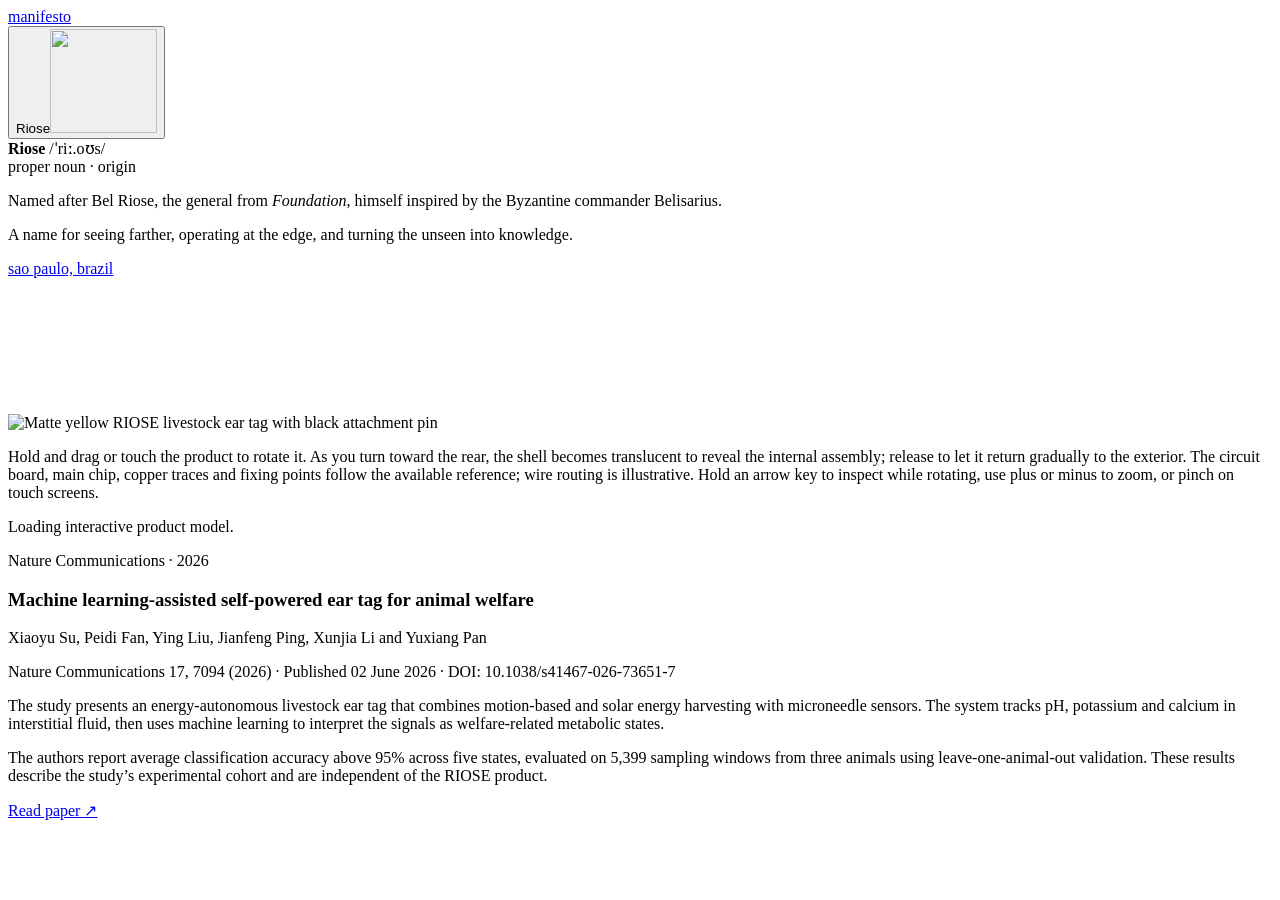
==== commit dbbdebaf: "Make interior reveal follow product inspection" ====
--- a/src/riose/products/livestock_tracking/adapters/static/landing.html
+++ b/src/riose/products/livestock_tracking/adapters/static/landing.html
@@ -6,7 +6,7 @@
   <meta name="theme-color" content="#f2f2f0">
   <link rel="icon" href="data:,">
   <link rel="preload" href="/assets/fonts/sora-latin-600.woff2" as="font" type="font/woff2" crossorigin>
-  <link rel="modulepreload" href="/assets/product-scene.js?v=20261003-4">
+  <link rel="modulepreload" href="/assets/product-scene.js?v=20261003-5">
   <link rel="modulepreload" href="/assets/vendor/three.module.js">
   <meta name="description" content="RIOSE develops radio-based technology for livestock monitoring in GPS-denied environments.">
   <title>RIOSE — Livestock technology</title>
@@ -40,7 +40,7 @@
         <img class="scene-fallback" src="/assets/riose-ear-tag-fallback.webp" alt="Matte yellow RIOSE livestock ear tag with black attachment pin" draggable="false" fetchpriority="high" decoding="async">
         <canvas id="product-canvas" aria-hidden="true"></canvas>
       </div>
-      <p class="visually-hidden" id="scene-help">Drag or touch the product to rotate it. The outer shell becomes translucent as you turn toward the rear. Pause there briefly for a subtle exploded view with technical labels. The available reference shows a circuit board, a main chip, copper traces and fixing points; the wire routing is illustrative. Use arrow keys to rotate and plus or minus to zoom, or pinch on touch screens.</p>
+      <p class="visually-hidden" id="scene-help">Hold and drag or touch the product to rotate it. As you turn toward the rear, the shell becomes translucent to reveal the internal assembly; release to let it return gradually to the exterior. The circuit board, main chip, copper traces and fixing points follow the available reference; wire routing is illustrative. Hold an arrow key to inspect while rotating, use plus or minus to zoom, or pinch on touch screens.</p>
       <p class="visually-hidden" id="scene-status" role="status" aria-live="polite">Loading interactive product model.</p>
     </section>
 
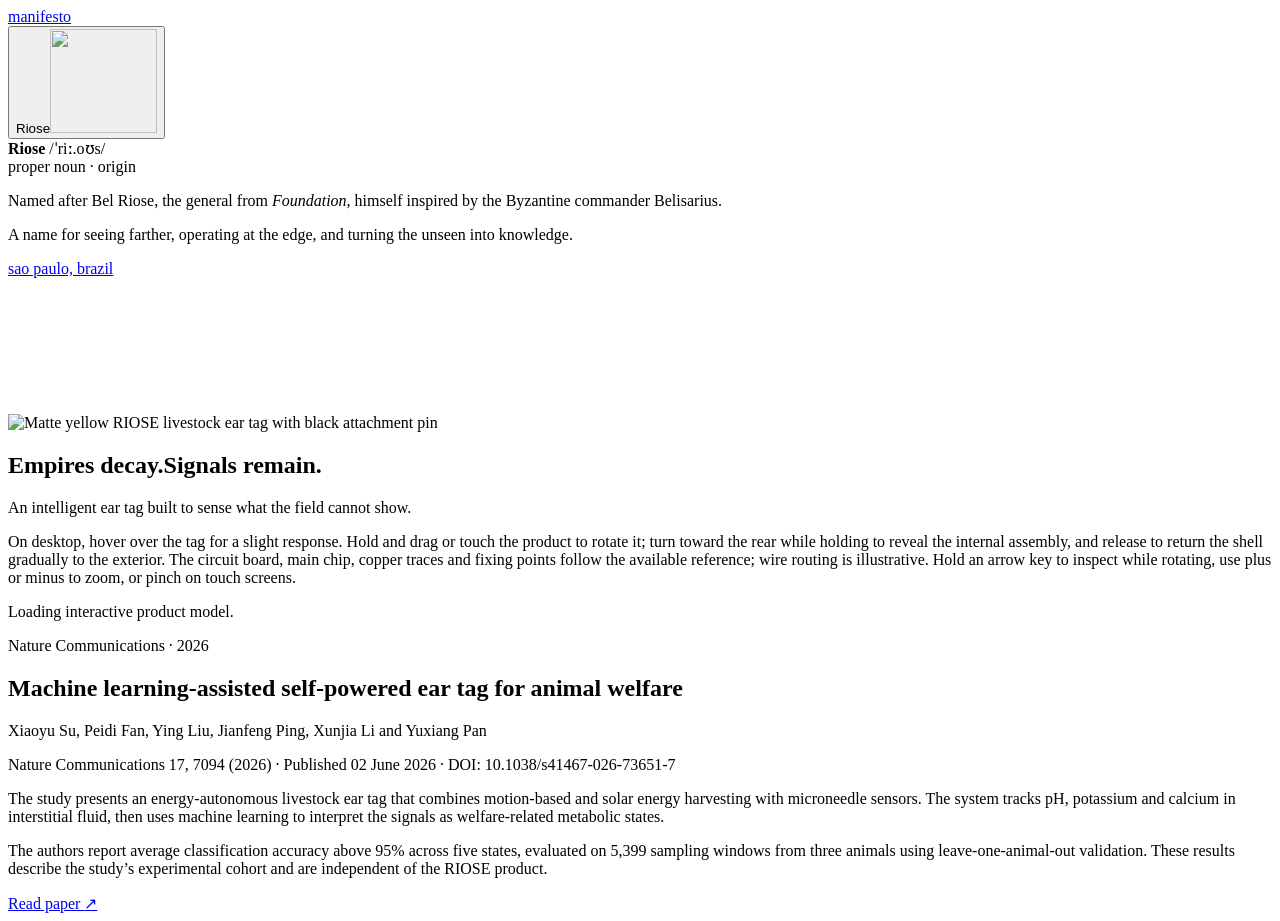
==== commit df00b86d: "Add editorial hero message and scroll response" ====
--- a/src/riose/products/livestock_tracking/adapters/static/landing.html
+++ b/src/riose/products/livestock_tracking/adapters/static/landing.html
@@ -6,11 +6,11 @@
   <meta name="theme-color" content="#f2f2f0">
   <link rel="icon" href="data:,">
   <link rel="preload" href="/assets/fonts/sora-latin-600.woff2" as="font" type="font/woff2" crossorigin>
-  <link rel="modulepreload" href="/assets/product-scene.js?v=20261003-5">
+  <link rel="modulepreload" href="/assets/product-scene.js?v=20261003-6">
   <link rel="modulepreload" href="/assets/vendor/three.module.js">
   <meta name="description" content="RIOSE develops radio-based technology for livestock monitoring in GPS-denied environments.">
   <title>RIOSE — Livestock technology</title>
-  <link rel="stylesheet" href="/assets/landing.css?v=20261003-1">
+  <link rel="stylesheet" href="/assets/landing.css?v=20261003-2">
 </head>
 <body>
   <header class="floating-header" id="floating-header">
@@ -35,19 +35,23 @@
   </header>
 
   <main id="top">
-    <section class="hero" aria-label="RIOSE livestock ear tag">
+    <section class="hero" aria-labelledby="hero-headline">
       <div class="scene-wrap" id="scene-wrap" tabindex="0" role="group" aria-label="Interactive 3D product model" aria-describedby="scene-help">
         <img class="scene-fallback" src="/assets/riose-ear-tag-fallback.webp" alt="Matte yellow RIOSE livestock ear tag with black attachment pin" draggable="false" fetchpriority="high" decoding="async">
         <canvas id="product-canvas" aria-hidden="true"></canvas>
       </div>
-      <p class="visually-hidden" id="scene-help">Hold and drag or touch the product to rotate it. As you turn toward the rear, the shell becomes translucent to reveal the internal assembly; release to let it return gradually to the exterior. The circuit board, main chip, copper traces and fixing points follow the available reference; wire routing is illustrative. Hold an arrow key to inspect while rotating, use plus or minus to zoom, or pinch on touch screens.</p>
+      <div class="hero-copy" id="hero-copy">
+        <h1 class="hero-headline" id="hero-headline"><span class="hero-headline-line">Empires decay.</span><span class="hero-headline-line">Signals remain.</span></h1>
+        <p class="hero-copy-subtitle" id="hero-subtitle"><span class="hero-subtitle-entrance">An intelligent ear tag built to sense what the field cannot show.</span></p>
+      </div>
+      <p class="visually-hidden" id="scene-help">On desktop, hover over the tag for a slight response. Hold and drag or touch the product to rotate it; turn toward the rear while holding to reveal the internal assembly, and release to return the shell gradually to the exterior. The circuit board, main chip, copper traces and fixing points follow the available reference; wire routing is illustrative. Hold an arrow key to inspect while rotating, use plus or minus to zoom, or pinch on touch screens.</p>
       <p class="visually-hidden" id="scene-status" role="status" aria-live="polite">Loading interactive product model.</p>
     </section>
 
     <section class="research" aria-labelledby="paper-title">
       <article class="paper-entry">
         <p class="paper-meta">Nature Communications · 2026</p>
-        <h1 class="paper-title" id="paper-title">Machine learning-assisted self-powered ear tag for animal welfare</h1>
+        <h2 class="paper-title" id="paper-title">Machine learning-assisted self-powered ear tag for animal welfare</h2>
         <p class="authors">Xiaoyu Su, Peidi Fan, Ying Liu, Jianfeng Ping, Xunjia Li and Yuxiang Pan</p>
         <p class="article-details">Nature Communications 17, 7094 (2026) · Published 02 June 2026 · DOI: 10.1038/s41467-026-73651-7</p>
         <p class="abstract">The study presents an energy-autonomous livestock ear tag that combines motion-based and solar energy harvesting with microneedle sensors. The system tracks pH, potassium and calcium in interstitial fluid, then uses machine learning to interpret the signals as welfare-related metabolic states.</p>
@@ -57,6 +61,6 @@
     </section>
   </main>
 
-  <script src="/assets/landing.js?v=20261003-1" defer></script>
+  <script src="/assets/landing.js?v=20261003-2" defer></script>
 </body>
 </html>
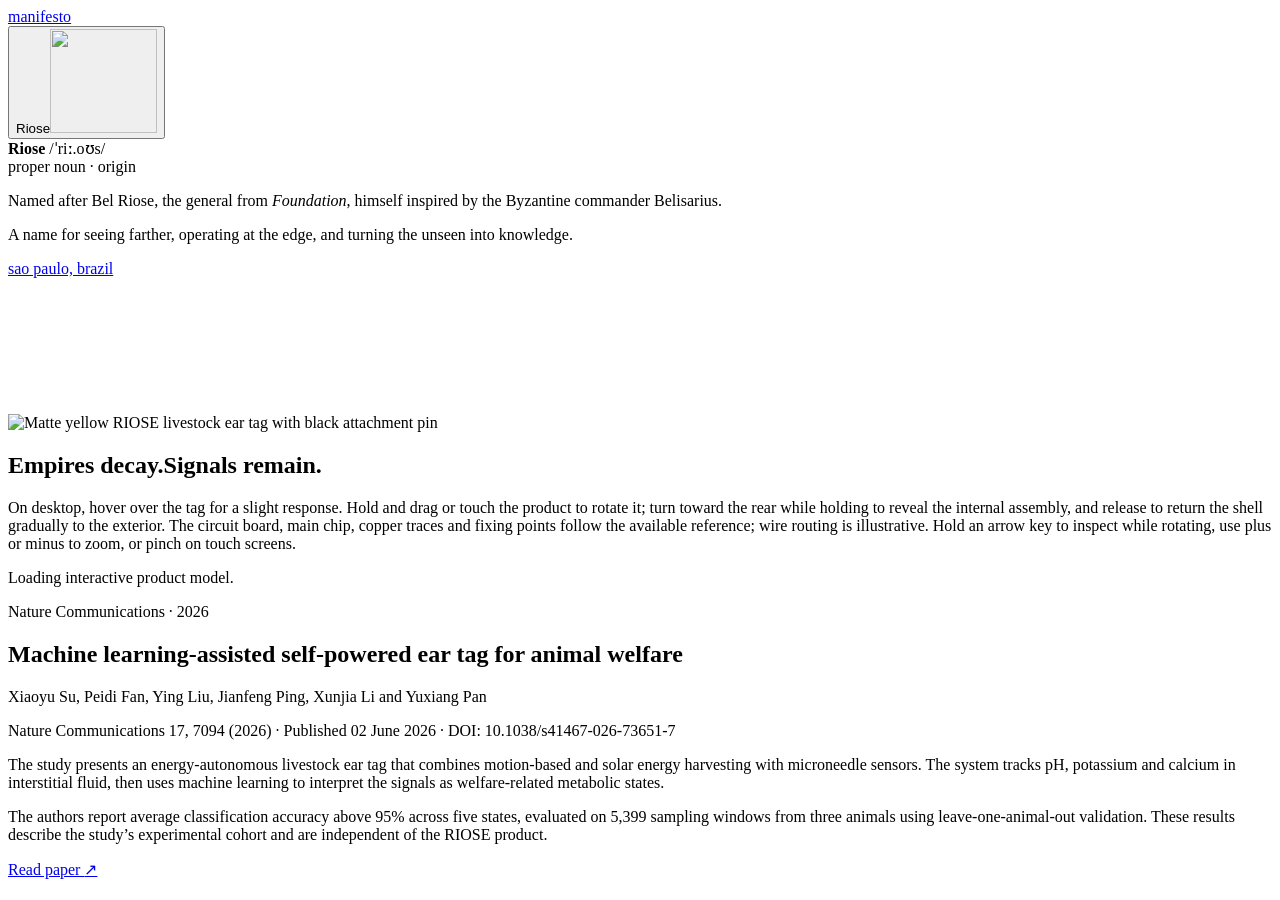
==== commit 77c62612: "Refine RIOSE hero typography" ====
--- a/src/riose/products/livestock_tracking/adapters/static/landing.html
+++ b/src/riose/products/livestock_tracking/adapters/static/landing.html
@@ -42,7 +42,6 @@
       </div>
       <div class="hero-copy" id="hero-copy">
         <h1 class="hero-headline" id="hero-headline"><span class="hero-headline-line">Empires decay.</span><span class="hero-headline-line">Signals remain.</span></h1>
-        <p class="hero-copy-subtitle" id="hero-subtitle"><span class="hero-subtitle-entrance">An intelligent ear tag built to sense what the field cannot show.</span></p>
       </div>
       <p class="visually-hidden" id="scene-help">On desktop, hover over the tag for a slight response. Hold and drag or touch the product to rotate it; turn toward the rear while holding to reveal the internal assembly, and release to return the shell gradually to the exterior. The circuit board, main chip, copper traces and fixing points follow the available reference; wire routing is illustrative. Hold an arrow key to inspect while rotating, use plus or minus to zoom, or pinch on touch screens.</p>
       <p class="visually-hidden" id="scene-status" role="status" aria-live="polite">Loading interactive product model.</p>
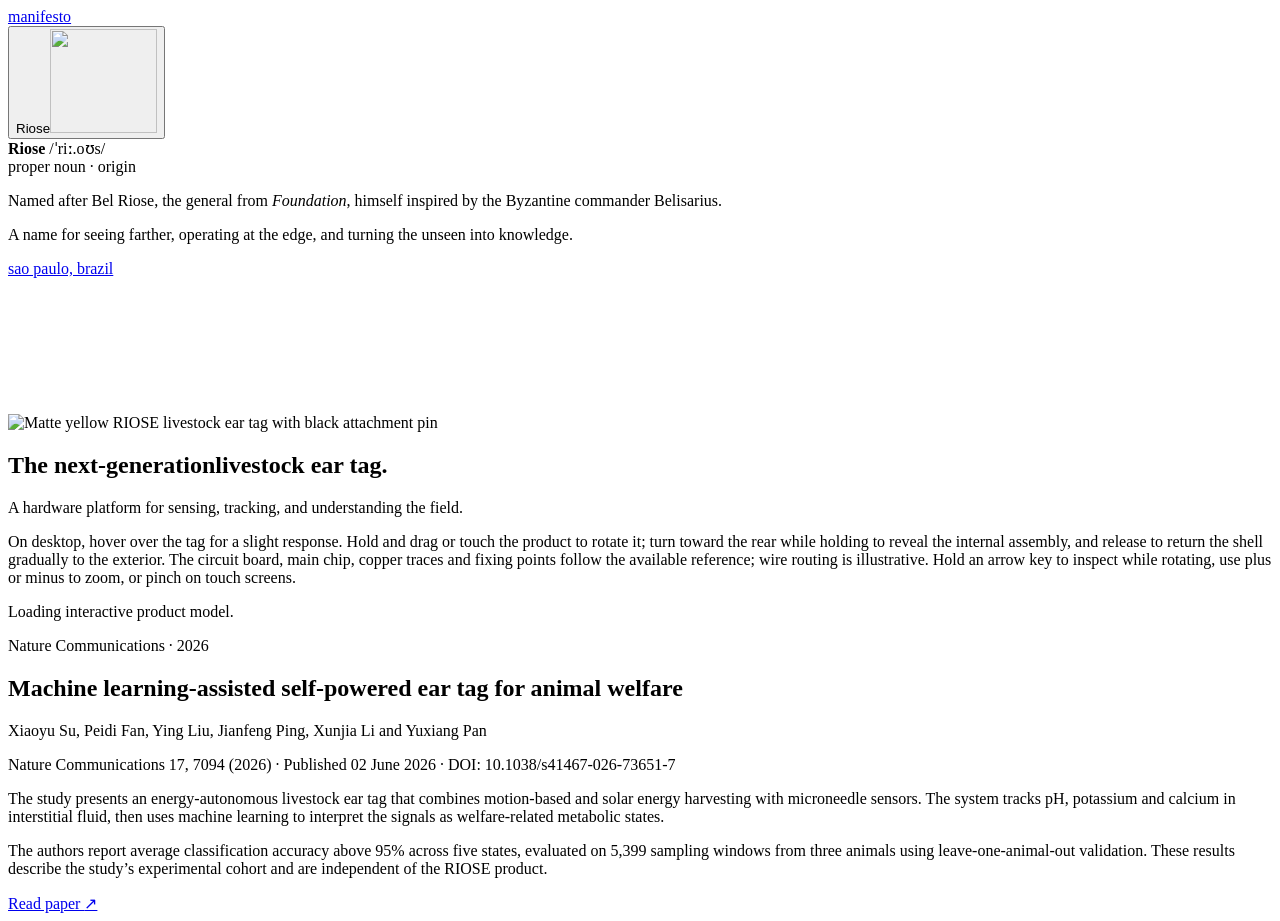
==== commit 8112868a: "Stage hero copy exit before page scroll" ====
--- a/src/riose/products/livestock_tracking/adapters/static/landing.html
+++ b/src/riose/products/livestock_tracking/adapters/static/landing.html
@@ -10,7 +10,7 @@
   <link rel="modulepreload" href="/assets/vendor/three.module.js">
   <meta name="description" content="RIOSE develops radio-based technology for livestock monitoring in GPS-denied environments.">
   <title>RIOSE — Livestock technology</title>
-  <link rel="stylesheet" href="/assets/landing.css?v=20261003-2">
+  <link rel="stylesheet" href="/assets/landing.css?v=20261003-3">
 </head>
 <body>
   <header class="floating-header" id="floating-header">
@@ -35,17 +35,20 @@
   </header>
 
   <main id="top">
-    <section class="hero" aria-labelledby="hero-headline">
-      <div class="scene-wrap" id="scene-wrap" tabindex="0" role="group" aria-label="Interactive 3D product model" aria-describedby="scene-help">
-        <img class="scene-fallback" src="/assets/riose-ear-tag-fallback.webp" alt="Matte yellow RIOSE livestock ear tag with black attachment pin" draggable="false" fetchpriority="high" decoding="async">
-        <canvas id="product-canvas" aria-hidden="true"></canvas>
-      </div>
-      <div class="hero-copy" id="hero-copy">
-        <h1 class="hero-headline" id="hero-headline"><span class="hero-headline-line">Empires decay.</span><span class="hero-headline-line">Signals remain.</span></h1>
-      </div>
-      <p class="visually-hidden" id="scene-help">On desktop, hover over the tag for a slight response. Hold and drag or touch the product to rotate it; turn toward the rear while holding to reveal the internal assembly, and release to return the shell gradually to the exterior. The circuit board, main chip, copper traces and fixing points follow the available reference; wire routing is illustrative. Hold an arrow key to inspect while rotating, use plus or minus to zoom, or pinch on touch screens.</p>
-      <p class="visually-hidden" id="scene-status" role="status" aria-live="polite">Loading interactive product model.</p>
-    </section>
+    <div class="hero-scroll-stage" id="hero-scroll-stage">
+      <section class="hero" aria-labelledby="hero-headline">
+        <div class="scene-wrap" id="scene-wrap" tabindex="0" role="group" aria-label="Interactive 3D product model" aria-describedby="scene-help">
+          <img class="scene-fallback" src="/assets/riose-ear-tag-fallback.webp" alt="Matte yellow RIOSE livestock ear tag with black attachment pin" draggable="false" fetchpriority="high" decoding="async">
+          <canvas id="product-canvas" aria-hidden="true"></canvas>
+        </div>
+        <div class="hero-copy" id="hero-copy">
+          <h1 class="hero-headline" id="hero-headline"><span class="hero-headline-line">The next-generation</span><span class="hero-headline-line">livestock ear tag.</span></h1>
+          <p class="hero-copy-subtitle"><span class="hero-subtitle-entrance">A hardware platform for sensing, tracking, and understanding the field.</span></p>
+        </div>
+        <p class="visually-hidden" id="scene-help">On desktop, hover over the tag for a slight response. Hold and drag or touch the product to rotate it; turn toward the rear while holding to reveal the internal assembly, and release to return the shell gradually to the exterior. The circuit board, main chip, copper traces and fixing points follow the available reference; wire routing is illustrative. Hold an arrow key to inspect while rotating, use plus or minus to zoom, or pinch on touch screens.</p>
+        <p class="visually-hidden" id="scene-status" role="status" aria-live="polite">Loading interactive product model.</p>
+      </section>
+    </div>
 
     <section class="research" aria-labelledby="paper-title">
       <article class="paper-entry">
@@ -60,6 +63,6 @@
     </section>
   </main>
 
-  <script src="/assets/landing.js?v=20261003-2" defer></script>
+  <script src="/assets/landing.js?v=20261003-3" defer></script>
 </body>
 </html>
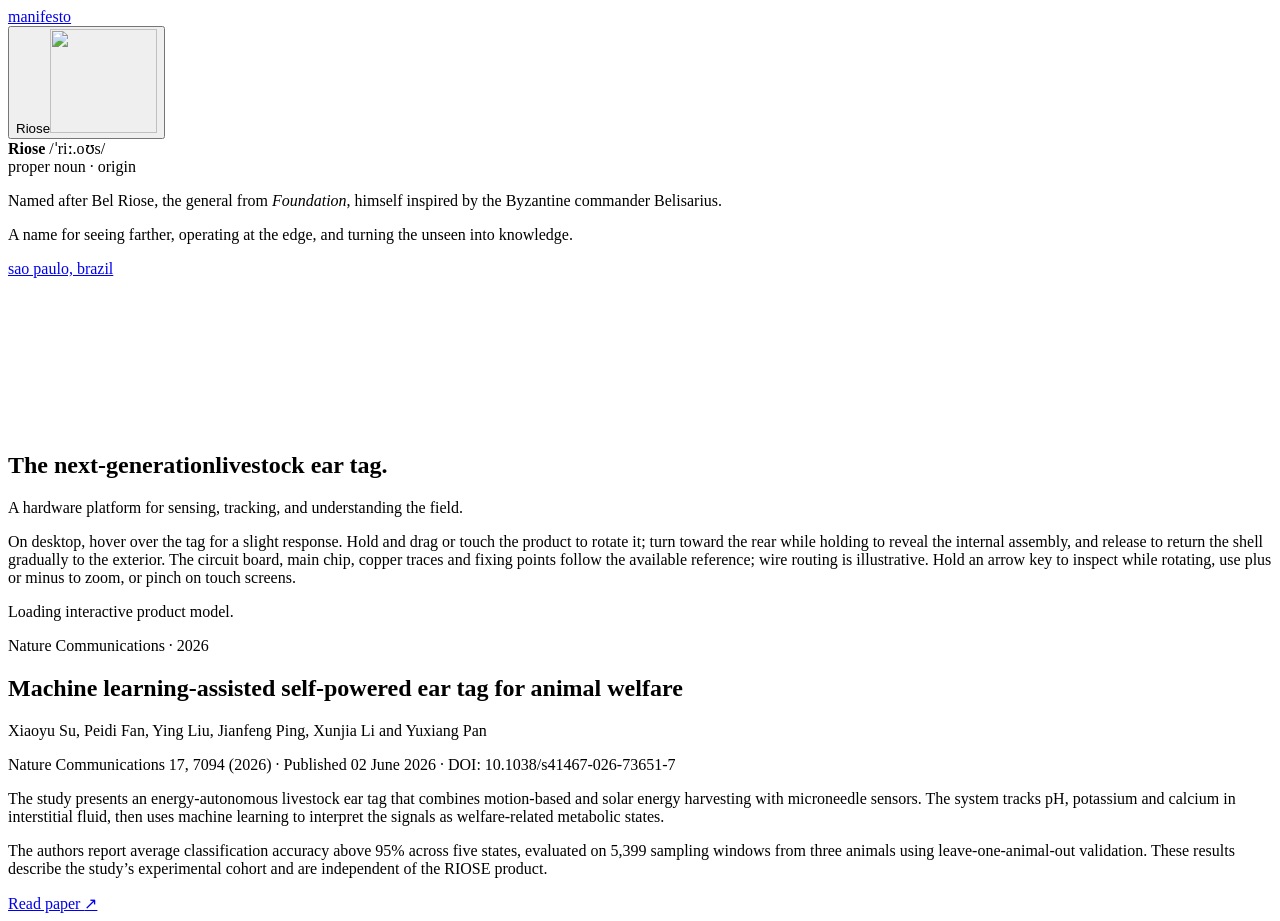
==== commit cb3fd889: "fix(site): require interactive 3D product view" ====
--- a/src/riose/products/livestock_tracking/adapters/static/landing.html
+++ b/src/riose/products/livestock_tracking/adapters/static/landing.html
@@ -6,11 +6,11 @@
   <meta name="theme-color" content="#f2f2f0">
   <link rel="icon" href="data:,">
   <link rel="preload" href="/assets/fonts/sora-latin-600.woff2" as="font" type="font/woff2" crossorigin>
-  <link rel="modulepreload" href="/assets/product-scene.js?v=20261003-6">
+  <link rel="modulepreload" href="/assets/product-scene.js?v=20261005-1">
   <link rel="modulepreload" href="/assets/vendor/three.module.js">
   <meta name="description" content="RIOSE develops radio-based technology for livestock monitoring in GPS-denied environments.">
   <title>RIOSE — Livestock technology</title>
-  <link rel="stylesheet" href="/assets/landing.css?v=20261003-3">
+  <link rel="stylesheet" href="/assets/landing.css?v=20261005-1">
 </head>
 <body>
   <header class="floating-header" id="floating-header">
@@ -38,7 +38,6 @@
     <div class="hero-scroll-stage" id="hero-scroll-stage">
       <section class="hero" aria-labelledby="hero-headline">
         <div class="scene-wrap" id="scene-wrap" tabindex="0" role="group" aria-label="Interactive 3D product model" aria-describedby="scene-help">
-          <img class="scene-fallback" src="/assets/riose-ear-tag-fallback.webp" alt="Matte yellow RIOSE livestock ear tag with black attachment pin" draggable="false" fetchpriority="high" decoding="async">
           <canvas id="product-canvas" aria-hidden="true"></canvas>
         </div>
         <div class="hero-copy" id="hero-copy">
@@ -63,6 +62,6 @@
     </section>
   </main>
 
-  <script src="/assets/landing.js?v=20261003-3" defer></script>
+  <script src="/assets/landing.js?v=20261005-1" defer></script>
 </body>
 </html>
